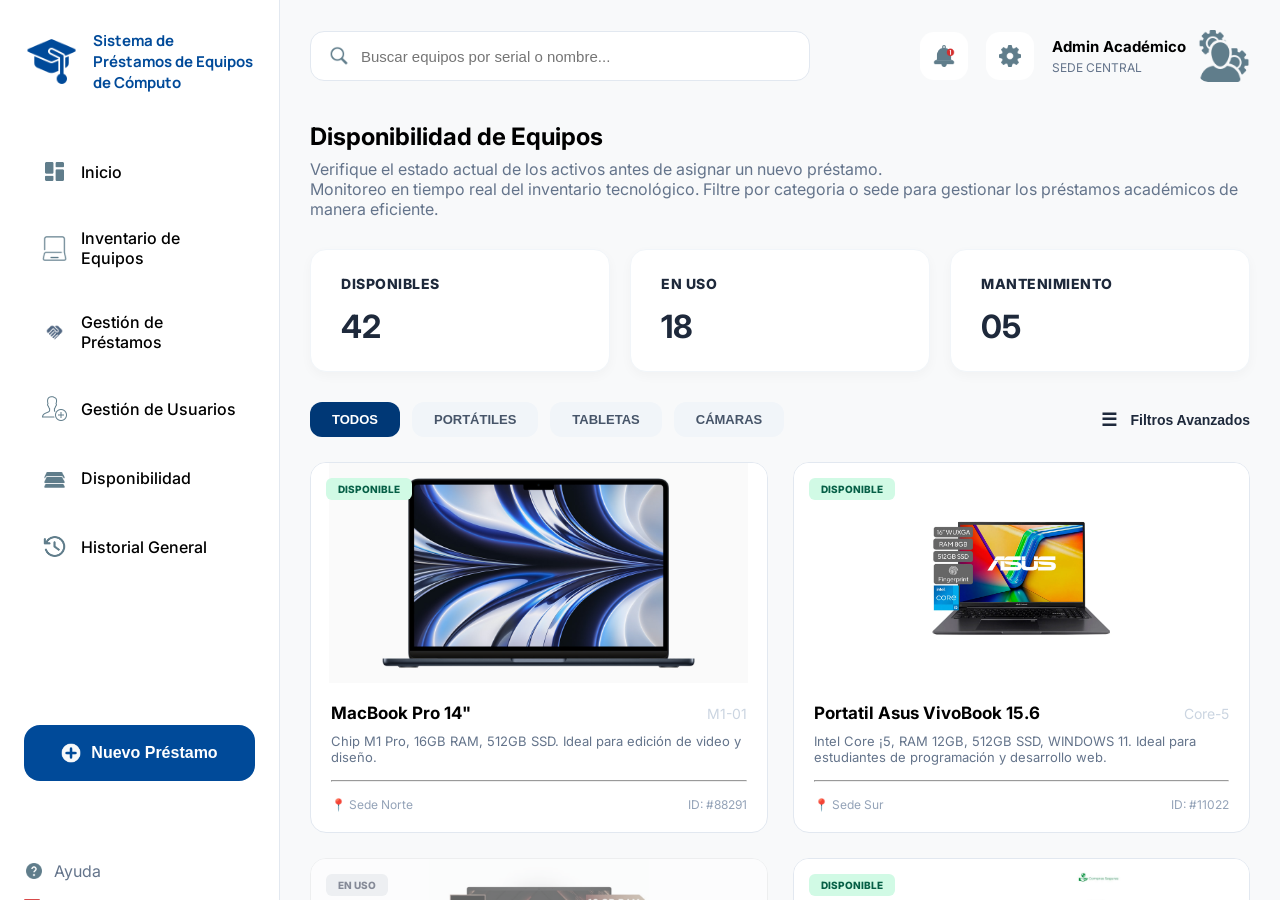
==== index.html @ 3c9a65e1 "RF-05" ====
<!DOCTYPE html>
<html lang="es">
<head>
    <meta charset="UTF-8">
    <meta name="viewport" content="width=device-width, initial-scale=1.0">
    <title>Disponibilidad de Equipos - Admin</title>
    <link rel="preconnect" href="https://fonts.googleapis.com">
    <link rel="preconnect" href="https://fonts.gstatic.com" crossorigin>
    <link href="https://fonts.googleapis.com/css2?family=Inter:wght@100..900&family=Manrope:wght@200..800&display=swap" rel="stylesheet">
    <link rel="stylesheet" href="./css/style.css">
</head>
<body>
    <div class="contenedor-general">
        <aside class="barra-lateral">
            <div class="logo">
                <img src="./img/logo3.png" alt="CESDE">
                <div class="logo-texto">
                    <h2>Sistema de Préstamos de Equipos de Cómputo</h2>
                </div>
            </div>

            <nav class="menu-lateral">
                <a href="dashboardAdmin.html" class="item-menu">
                    <img src="./img/panel.png" alt="Inicio"> Inicio
                </a>
                <a href="#" class="item-menu">
                    <img src="./img/inventario.png" alt="Inventario"> Inventario de Equipos
                </a>
                <a href="#" class="item-menu">
                    <img src="./img/prestamo.png" alt="Préstamos"> Gestión de Préstamos
                </a>
                <a href="gestionUsuarios.html" class="item-menu">
                    <img src="./img/añadirusuario.png" alt="Usuarios"> Gestión de Usuarios
                </a>
                <a href="disponibilidad.html" class="item-menu activo">
                    <img src="./img/disponibilidad.png" alt="Disponibilidad"> Disponibilidad
                </a>
                <a href="#" class="item-menu">
                    <img src="./img/historial.png" alt="Historial"> Historial General
                </a>
            </nav>

            <div class="contenedor-boton">
                <button class="boton-primario">
                    <img src="./img/agregar.png" alt="Agregar"> Nuevo Préstamo
                </button>
            </div>

            <div class="pie-barra">
                <a href="#"><img src="./img/ayuda.png" alt="Ayuda"> Ayuda</a>
                <a href="login.html" class="cerrar-sesion">
                    <img src="./img/salir.png" alt="Salir"> Cerrar Sesión
                </a>
            </div>
        </aside>

        <main class="contenido-principal">
            <header class="barra-superior">
                <div class="barra-busqueda">
                    <img src="./img/busqueda.png" alt="Buscar">
                    <input type="text" placeholder="Buscar equipos por serial o nombre...">
                </div>
                <div class="acciones-superiores">
                    <button class="boton-icono"><img src="./img/notificacion.png" alt="Notificaciones"></button>
                    <button class="boton-icono"><img src="./img/configuraciones.png" alt="Configuración"></button>
                    <div class="perfil-usuario">
                        <div>
                            <h4>Admin Académico</h4>
                            <span>SEDE CENTRAL</span>
                        </div>
                        <img src="./img/admin.png" alt="Administrador">
                    </div>
                </div>
            </header>

            <section class="encabezado-pagina">
                <h2>Disponibilidad de Equipos</h2>
                <p>Verifique el estado actual de los activos antes de asignar un nuevo préstamo.</p>
                <p>Monitoreo en tiempo real del inventario tecnológico. Filtre por categoria o sede para gestionar los préstamos académicos de manera eficiente.</p>
            </section>

            <section class="contenedor-tarjetas-stats">
                <div class="conteo">
                    <div class="conteo-disponibilidad">
                        <h3 class="arriba">DISPONIBLES</h3>
                        <p class="abajo">42</p>
                    </div>
                    <div class="conteo-disponibilidad">
                        <h3 class="arriba">EN USO</h3>
                        <p class="abajo">18</p>
                    </div>
                    <div class="conteo-disponibilidad">
                        <h3 class="arriba">MANTENIMIENTO</h3>
                        <p class="abajo">05</p>
                    </div>
                </div>
            </section>

            <nav class="nav-disponibilidad">
                <div class="contenedor-filtros">
                    <div class="botones-categorias">
                        <button class="btn-categoria activo">TODOS</button>
                        <button class="btn-categoria">PORTÁTILES</button>
                        <button class="btn-categoria">TABLETAS</button>
                        <button class="btn-categoria">CÁMARAS</button>
                    </div>
                    <div class="filtros-derecha">
                        <button class="btn-filtros-avanzados">
                            <span>&#9776;</span> Filtros Avanzados
                        </button>
                    </div>
                </div>
            </nav>

            <section class="grid-productos">
                <article class="product-card" data-status="Disponible">
                    <div class="image-container">
                        <span class="badge disponible">DISPONIBLE</span>
                        <img src="img/macbook.jpg" alt="MacBook Pro 14">
                    </div>
                    <div class="card-body">
                        <div class="card-header">
                            <h3>MacBook Pro 14"</h3>
                            <span class="model-code">M1-01</span>
                        </div>
                        <p class="description">Chip M1 Pro, 16GB RAM, 512GB SSD. Ideal para edición de video y diseño.</p>
                        <hr class="divisor">
                        <div class="card-footer">
                            <span class="location">📍 Sede Norte</span>
                            <span class="product-id">ID: #88291</span>
                        </div>
                    </div>
                </article>

                <article class="product-card" data-status="Disponible">
                    <div class="image-container">
                        <span class="badge disponible">DISPONIBLE</span>
                        <img src="img/Asus_portatil.png" alt="Asus VivoBook">
                    </div>
                    <div class="card-body">
                        <div class="card-header">
                            <h3>Portatil Asus VivoBook 15.6</h3>
                            <span class="model-code">Core-5</span>
                        </div>
                        <p class="description">Intel Core ¡5, RAM 12GB, 512GB SSD, WINDOWS 11. Ideal para estudiantes de programación y desarrollo web.</p>
                        <hr class="divisor">
                        <div class="card-footer">
                            <span class="location">📍 Sede Sur</span>
                            <span class="product-id">ID: #11022</span>
                        </div>
                    </div>
                </article>

                <article class="product-card" data-status="en-uso">
                    <div class="image-container">
                        <span class="badge en-uso">EN USO</span>
                        <img src="img/hpgaming.png" alt="Portatil HP Gaming Victus 15">
                    </div>
                    <div class="card-body">
                        <div class="card-header">
                            <h3>Portatil HP Gaming Victus 15</h3>
                            <span class="model-code">AMD Ryzen 5</span>
                        </div>
                        <p class="description">AMD Ryzen ¡5, 16GB RAM, 1T SSD, WINDOWS 11. Ideal para ingenieria, Arquitectura y Producción Audiovisual.</p>
                        <hr class="divisor">
                        <div class="card-footer">
                            <span class="location">📍 Sede Norte</span>
                            <span class="product-id">ID: #10451</span>
                        </div>
                    </div>
                </article>

                <article class="product-card" data-status="disponible">
                    <div class="image-container">
                        <span class="badge disponible">DISPONIBLE</span>
                        <img src="img/Portatilacer.png" alt="Portatil Acer Aspire lite 15">
                    </div>
                    <div class="card-body">
                        <div class="card-header">
                            <h3>Portatil Acer Aspire lite 15</h3>
                            <span class="model-code">AMD Ryzen 7</span>
                        </div>
                        <p class="description">AMD Ryzen ¡7, 16GB RAM, 1T SSD WINDOWS 11. Ideal para desarrollo de aplicaciones y gestión de proyectos multimedia.</p>
                        <hr class="divisor">
                        <div class="card-footer">
                            <span class="location">📍 Sede Sur</span>
                            <span class="product-id">ID: #44910</span>
                        </div>
                    </div>
                </article>

                <article class="product-card" data-status="mantenimiento">
                    <div class="image-container">
                        <span class="badge mantenimiento">MANTENIMIENTO</span>
                        <img src="img/portatildell.png" alt="Monitor LG">
                    </div>
                    <div class="card-body">
                        <div class="card-header">
                            <h3>Portatil DELL 15.6</h3>
                            <span class="model-code">Core-5</span>
                        </div>
                        <p class="description">Intel Core ¡5, 12GB RAM, 512GB SSD, WINDOWS 11. Ideal para desarrollo de software avanzado, virtualización y análisis de grandes volúmenes de datos.</p>
                        <hr class="divisor">
                        <div class="card-footer">
                            <span class="location">⚠️ Revisión Técnica</span>
                            <span class="product-id">ID: #59281</span>
                        </div>
                    </div>
                </article>

                <article class="product-card" data-status="mantenimiento">
                    <div class="image-container">
                        <span class="badge mantenimiento">MANTENIMIENTO</span>
                        <img src="img/portatillenovo.png" alt="Monitor LG">
                    </div>
                    <div class="card-body">
                        <div class="card-header">
                            <h3>Portatil Lenovo Ideapad Slim 3, 15</h3>
                            <span class="model-code">Core-5</span>
                        </div>
                        <p class="description">Intel Core 5, 24GB RAM, 512GB SSD WINDOWS 11. Ideal para desarrollo de software complejo y análisis de grandes volúmenes de datos.</p>
                        <hr class="divisor">
                        <div class="card-footer">
                            <span class="location">⚠️ Revisión Técnica</span>
                            <span class="product-id">ID: #59281</span>
                        </div>
                    </div>
                </article>
            </section>
            <br>
            <br>
            <br>
            <br>
            <br>
            <br>
            <footer class="footer">
                <div class="footer-content">
                    <div class="content-son">
                        <div class="footer-section">
                            <h3>Soporte Tecnológico</h3>
                            <p>ext. 4450 / soporte@cesde.edu.co</p>
                        </div>

                        <div class="footer-section divider">
                            <h3>Horario Curaduría</h3>
                            <p>Lunes - Sábado / 07:00 - 21:00</p>
                        </div>

                        <div class="footer-actions">
                            <button class="btn-version">V2.4.0 STABLE</button>
                            <button class="btn-year">© 2024 CESDE</button>
                        </div>
                    </div>
                </div>
            </footer>
        </main>
    </div>
</body>
</html>
---- css/style.css ----
/* --- 1. CONFIGURACIÓN GLOBAL --- */
* {
    margin: 0;
    padding: 0;
    box-sizing: border-box;
}

body {
    background: #F8F9FA;
    font-family: 'Inter', sans-serif;
    height: 100%;
    margin: 0;
    overflow:hidden;
}

.contenedor-general {
    display: flex;
    min-height: 100vh;
}

/* --- 2. BARRA LATERAL (Sidebar) --- */
.barra-lateral {
    width: 280px;
    background: #FFFFFF;
    border-right: 1px solid #E2E8F0;
    padding: 30px 24px;
    display: flex;
    flex-direction: column;
    position: fixed; /* Mantiene el menú fijo a la izquierda */
    height: 100vh;
    top:0;
    left:0;
    flex-shrink:0;
    overflow-y:auto;
}

.logo{

    display:flex;
    align-items:center;
    gap:14px;
    margin-bottom:50px;

}

.logo img{

    width:55px;
    height:55px;
    border-radius: 8px;
    object-fit:contain;

}

.logo-texto h2{

    font-family:'Manrope', sans-serif;
    font-size:15px;
    color:#004A99;

}

.menu-lateral {
    display: flex;
    flex-direction: column;
    gap: 12px;
}

.item-menu {
    text-decoration: none;
    color: black;
    padding: 16px 18px;
    border-radius: 14px;
    display: flex;
    align-items: center;
    gap: 14px;
    font-weight: 500;
    transition: 0.3s;
}

.item-menu img {
    width: 25px;
    height: 25px;
    object-fit: contain;
}

.item-menu:hover{

    background:#EEF5FF;

}

.contenedor-boton {
    margin-top: 150px;
}

.boton-primario {
    width: 100%;
    background: #004A99;
    color: #ffffff;
    border: none;
    padding: 18px;
    border-radius: 16px;
    font-size: 16px;
    display: flex;
    align-items: center;
    justify-content: center;
    gap: 10px;
    font-weight: 600;
    cursor: pointer;
}

.boton-primario img{
    width:20px;
    height:20px;
}

.boton-primario:hover{
    background:#002d5e;
}

.pie-barra{
    margin-top:80px;
    display:flex;
    flex-direction:column;
    gap:18px;
}

.pie-barra a{
    text-decoration:none;
    color:#64748B;
    display:flex;
    align-items:center;
    gap:10px;

}

.pie-barra img{
    width:20px;
    height:20px;
}

.cerrar-sesion{
    color:#D32F2F !important;
}

/* --- 3. CONTENIDO PRINCIPAL Y CABECERA --- */
.contenido-principal {
    margin-left: 280px; /* Espacio para no quedar detrás de la sidebar */
    flex: 1;
    padding: 30px;
    height: 100vh;
    overflow: auto;
    scroll-behavior: smooth;
    position: relative;
    overflow-y: auto;
    overflow-x: hidden;
    width: calc(100% - 280px);
}

.contenido-principal::-webkit-scrollbar {
    width: 8px; /* Ancho de la barra */
}

.contenido-principal::-webkit-scrollbar-track {
    background: #f1f1f1; /* Color del fondo de la barra */
    border-radius: 10px;
}

.contenido-principal::-webkit-scrollbar-thumb {
    background: #ccc; /* Color de la parte que se mueve */
    border-radius: 10px;
}

.contenido-principal::-webkit-scrollbar-thumb:hover {
    background: #94a3b8; /* Color cuando pasas el mouse */
}

.barra-superior {
    display: flex;
    justify-content: space-between;
    align-items: center;
    gap: 20px;
    margin-bottom: 40px;
}

/* --- 4. BUSCADOR --- */
.barra-busqueda {
    flex: 1;
    max-width: 500px;
    background: #FFFFFF;
    border: 1px solid #E2E8F0;
    padding: 14px 18px;
    border-radius: 14px;
    display: flex;
    align-items: center;
    gap: 12px;
}

.barra-busqueda input {
    border: none;
    outline: none;
    width: 100%;
    font-size: 15px;
}

.barra-busqueda img {
    cursor: pointer;
    width: 20px;
    height: 20px;
}

/* --- 5. ACCIONES (NOTIFICACIONES Y PERFIL) --- */
.acciones-superiores {
    display: flex;
    align-items: center;
    gap: 18px;
}

/* Estilo de los botones blancos redondos */
.boton-icono, .boton-circular {
    background: #FFFFFF;
    border: none;
    width: 48px;
    height: 48px;
    border-radius: 14px;
    display: flex;
    align-items: center;
    justify-content: center;
    cursor: pointer;
}

.boton-icono:hover, .boton-circular:hover {
    background: #f0f7ff;
    transform: translateY(-2px);
}

.boton-icono img, .boton-circular img {
    width: 22px;
    height: 22px;
}

/* Perfil de Usuario */
.perfil-usuario {
    display: flex;
    align-items: center;
    gap: 12px;
}

.perfil-usuario img{
    width:52px;
    height:52px;
    border-radius:10px;
    object-fit:cover;
}

.perfil-usuario h4{
    font-size:15px;
}

.perfil-usuario span{
    font-size:12px;
    color:#64748B;
}

/* --- 6. SECCIÓN DE CONTENIDO (HU 9.2) --- */
.encabezado-pagina {
    margin-bottom: 30px;
}

.encabezado-pagina h2 {
    font-size: 24px;
    margin-bottom: 8px;
}

.encabezado-pagina p {
    color: #64748B;
}

/* --- CONTENEDOR DE LAS TARJETAS SUPERIORES --- */
.contenedor-tarjetas-stats {
    margin-top: 25px;
    margin-bottom: 30px;
    width: 100%;
}

.conteo {
    display: flex;
    gap: 20px; /* Espacio entre las tarjetas */
    width: 100%;
    justify-content: flex-start;
}

/* --- CADA TARJETA INDIVIDUAL (Blanca) --- */
.conteo-disponibilidad {
    flex: 1; /* Para que todas midan lo mismo */
    background: #FFFFFF;
    padding: 25px 30px;
    border-radius: 16px; /* Bordes redondeados suaves */
    box-shadow: 0 4px 12px rgba(0, 0, 0, 0.03); /* Sombra muy sutil */
    display: flex;
    flex-direction: column;
    justify-content: center;
    min-width: 200px;
    border: 1px solid #F1F5F9; /* Borde suave casi invisible */
}

/* --- TEXTO DE ARRIBA (Título) --- */
.arriba {
    color: #1E293B; /* Azul oscuro/grisáceo profesional */
    font-size: 14px;
    font-weight: 800;
    letter-spacing: 0.5px;
    margin-bottom: 15px;
    text-transform: uppercase;
}

/* --- TEXTO DE ABAJO (Número) --- */
.abajo {
    color: #1E293B;
    font-size: 32px;
    font-weight: 700;
    margin: 0;
}

/* --- GRILLA DE PRODUCTOS (La de abajo con las fotos) --- */
.grid-productos {
    display: grid;
    /* Esto organiza las tarjetas de los equipos en columnas */
    grid-template-columns: repeat(auto-fill, minmax(320px, 1fr));
    gap: 25px;
    margin-top: 20px;
}
/* --- ESTADÍSTICAS (Las cajas de arriba) --- */
.contenedor-stats {
    display: flex;
    gap: 20px;
    margin-top: 20px;
}

.stat-card {
    background: white;
    padding: 20px;
    border-radius: 12px;
    flex: 1;
    box-shadow: 0 2px 10px rgba(0,0,0,0.03);
}

.stat-card span {
    font-size: 12px;
    color: #64748B;
    font-weight: 700;
}

.stat-card p {
    font-size: 28px;
    font-weight: 800;
    color: #004A99;
}

/* --- FILTROS --- */
.filtros-equipos {
    display: flex;
    justify-content: space-between;
    align-items: center;
    margin: 30px 0;
}

.lista-filtros {
    display: flex;
    list-style: none;
    gap: 10px;
}

.filtro-item {
    padding: 8px 16px;
    background: white;
    border-radius: 8px;
    cursor: pointer;
    font-size: 14px;
    border: 1px solid #E2E8F0;
}

.filtro-item.activo {
    background: #004A99;
    color: white;
}

/* --- GRILLA DE PRODUCTOS --- */
.grid-productos {
    display: grid;
    /* Esto crea columnas automáticas que se ajustan al ancho */
    grid-template-columns: repeat(auto-fill, minmax(300px, 1fr));
    gap: 25px;
    padding-bottom: 50px;
}

/* --- TARJETA (CARD) --- */
.product-card {
    background: white;
    border-radius: 16px;
    overflow: hidden;
    border: 1px solid #E2E8F0;
    transition: 0.3s;
}

.product-card:hover {
    transform: translateY(-5px);
    box-shadow: 0 10px 20px rgba(0,0,0,0.05);
}

.image-container {
    position: relative;
    height: 180px;
    background: #f8f9fa;
}

.image-container img {
    width: 100%;
    height: 100%;
    object-fit: cover;
}

.badge {
    position: absolute;
    top: 15px;
    left: 15px;
    padding: 4px 12px;
    border-radius: 6px;
    font-size: 10px;
    font-weight: 700;
    background: #CCFBF1;
    color: #14B8A6;
}

.card-body {
    padding: 20px;
}

.card-header {
    display: flex;
    justify-content: space-between;
    align-items: center;
    margin-bottom: 10px;
}

.card-header h3 { 
    font-size: 17px;
}

.model-code {
    color: #CBD5E1;
    font-size: 14px; 
}

.description { 
    font-size: 13px; 
    color: #64748B; 
    margin-bottom: 15px; 
}

.card-footer {
    display: flex;
    justify-content: space-between;
    font-size: 12px;
    color: #94A3B8;
    margin-top: 15px;
} 

/* Contenedor principal de la barra de filtros */
.contenedor-filtros {
    display: flex;
    justify-content: space-between; /* Separa los botones del texto "Filtros Avanzados" */
    align-items: center;
    margin: 25px 0;
    width: 100%;
}

.botones-categorias {
    display: flex;
    gap: 12px; /* Espacio entre cada botón */
}

/* Estilo base de los botones de categoría */
.btn-categoria {
    padding: 10px 22px;
    border-radius: 12px; /* Bordes muy redondeados */
    border: none;
    background-color: #F1F5F9; /* Gris muy clarito de fondo */
    color: #475569; /* Gris oscuro para el texto */
    font-size: 13px;
    font-weight: 700;
    cursor: pointer;
    transition: all 0.3s ease;
    text-transform: uppercase;
}

/* Estilo para el botón que está seleccionado (Azul) */
.btn-categoria.activo {
    background-color: #003876; /* El azul oscuro del CESDE */
    color: #FFFFFF;
}

/* Efecto al pasar el mouse por los otros botones */
.btn-categoria:hover:not(.activo) {
    background-color: #E2E8F0;
}

/* Estilo para "Filtros Avanzados" a la derecha */
.btn-filtros-avanzados {
    background: none;
    border: none;
    color: #1E293B;
    font-weight: 700;
    font-size: 14px;
    display: flex;
    align-items: center;
    gap: 8px;
    cursor: pointer;
}

.btn-filtros-avanzados span {
    font-size: 18px;
    margin-right: 5px;
    font-weight: bold;
}

/* --- CONTENEDOR DE LA IMAGEN --- */
.image-container {
    width: 100%;
    height: 220px;          /* Altura fija para que todas las tarjetas midan lo mismo */
    background-color: #ffffff; /* Fondo negro para que coincida con el fondo de tus fotos actuales */
    position: relative;
    display: flex;          /* Centra la imagen si no llena todo el ancho */
    justify-content: center;
    align-items: center;
    overflow: hidden;
    border-top-left-radius: 12px; /* Redondeado superior para que coincida con el borde del article */
    border-top-right-radius: 12px;
}

/* --- ESTILO DE LA IMAGEN --- */
.image-container img {
    width: 100%;            /* Intenta ocupar el ancho */
    height: 100%;           /* Intenta ocupar el alto */
    
    /* PROPIEDAD CLAVE: Evita que la imagen se corte (como pasaba con el iPad) */
    object-fit: contain;    
    
    display: block;
    transition: transform 0.3s ease; /* Efecto suave opcional */
}

/* --- AJUSTE DEL BADGE (DISPONIBLE/EN USO) --- */
.badge {
    position: absolute;
    top: 15px;
    left: 15px;
    padding: 5px 12px;
    border-radius: 6px;
    font-size: 10px;
    font-weight: 800;
    z-index: 10;
}

/* Colores de los estados según tu referencia */
.disponible { 
    background-color: #D1FAE5; 
    color: #065F46; 
}

.en-uso { 
    background-color: #DBEAFE; 
    color: #1E40AF; 
}

.mantenimiento { 
    background-color: #FEE2E2; 
    color: #991B1B; 
}
.footer {
    display: flex;
}

.footer-content {
    display: flex;
    justify-content: end;
}

.main-container { 
    display: flex;
    flex-direction: column;
    min-height: 100vh;
}

.dashboard-content {
    flex: 1; 
}

.footer {
    width: 100%;
    background-color: #f8fafc; /* Color claro de fondo */
    padding: 25px 40px;
    border-top: 1px solid #e2e8f0;
}

.content-son {
    display: flex;
    align-items: center; /* Alinea todo verticalmente al centro */
    gap: 60px; 
    width: 100%;         /* Espacio entre secciones */
}

.footer-section h3 {
    font-size: 14px;
    font-weight: 700;
    color: #1e3a8a; /* Azul oscuro del sistema */
    margin-bottom: 4px;
}

.footer-section p {
    font-size: 13px;
    color: #64748b;
    margin: 0;
}

/* LA LÍNEA DIVISORIA: Crea ese efecto de separación vertical */
.divider {
    padding-left: 40px;
    border-left: 1px solid #cbd5e1; /* Línea gris sutil */
}

/* CONTENEDOR DE BOTONES: Los empuja a la derecha */
.footer-actions {
    margin-left: auto; /* Truco para mandar los botones al final */
    display: flex;
    gap: 12px;
}

.footer-actions button {
    border: none;
    padding: 8px 16px;
    border-radius: 20px; /* Bordes muy redondeados (píldora) */
    font-size: 11px;
    font-weight: 700;
    letter-spacing: 0.5px;
    text-transform: uppercase;
}

/* Estilo específico de cada botón */
.btn-version {
    background-color: #dbeafe;
    color: #1e40af;
}

.btn-year {
    background-color: #e2e8f0;
    color: #475569;
}

.divider {
    padding-left: 60px; /* Más espacio antes de la línea */
    border-left: 1px solid #cbd5e1;
}

.footer-actions {
    /* Este es el que empuja los botones al extremo derecho */
    margin-left: auto; 
    display: flex;
    gap: 15px; /* Espacio entre el botón de versión y el de año */
}  

.product-card[data-status="en-uso"],
.product-card[data-status="mantenimiento"] {
    pointer-events: none;
    filter: grayscale(0.8);
    opacity: 0.6;
}
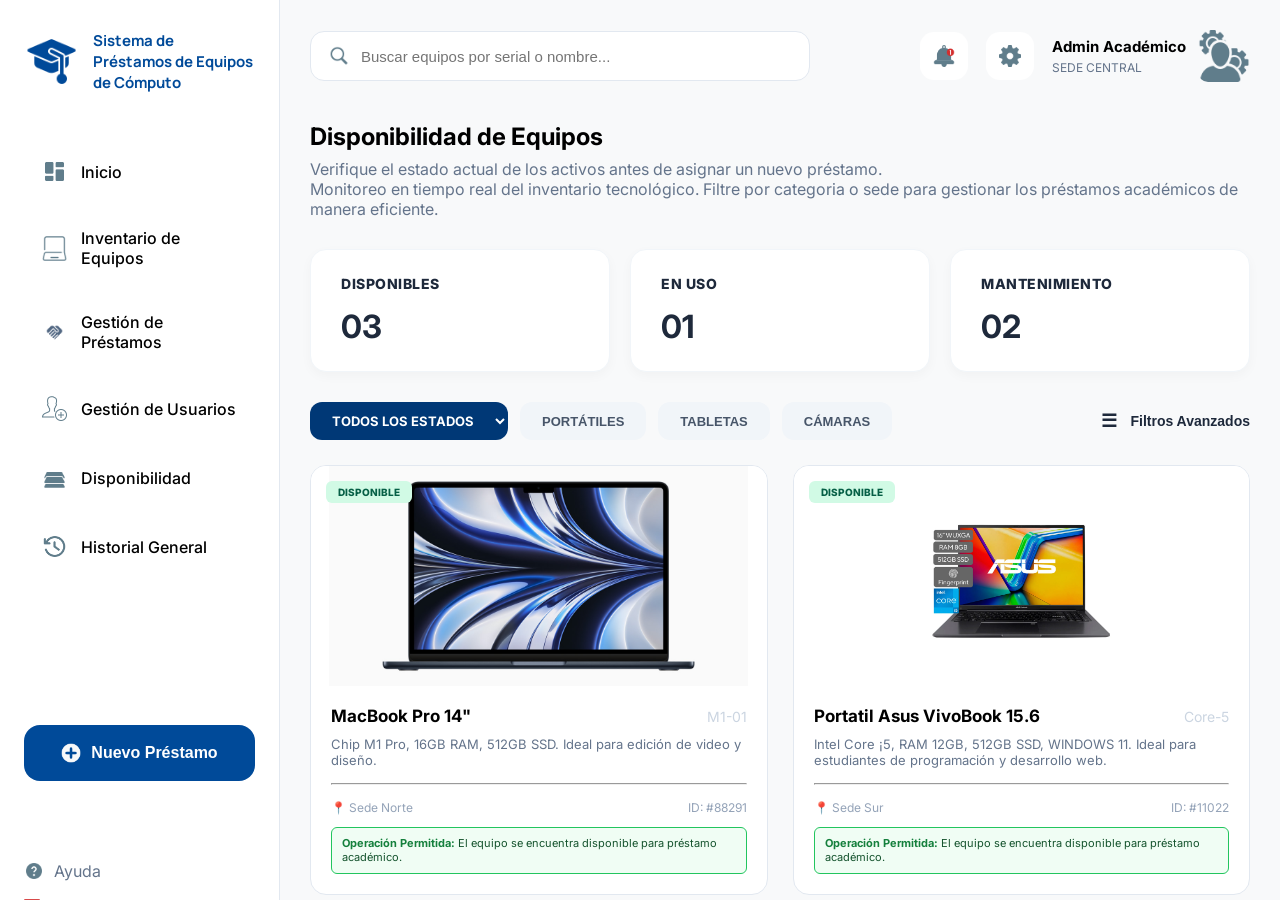
==== commit 84d60084: "Validacion de equipos,con estilo,vista inventario" ====
--- a/index.html
+++ b/index.html
@@ -23,13 +23,13 @@
                 <a href="dashboardAdmin.html" class="item-menu">
                     <img src="./img/panel.png" alt="Inicio"> Inicio
                 </a>
+                <a href="gestionInventario.html" class="item-menu">
+                    <img src="./img/inventario.png" alt="Inventario"> Inventario de Equipos
+                </a>
+                <a href="registrarPrestamo.html" class="item-menu">
+                    <img src="./img/prestamo.png" alt="Préstamos"> Gestión de Préstamos
+                </a>
                 <a href="#" class="item-menu">
-                    <img src="./img/inventario.png" alt="Inventario"> Inventario de Equipos
-                </a>
-                <a href="#" class="item-menu">
-                    <img src="./img/prestamo.png" alt="Préstamos"> Gestión de Préstamos
-                </a>
-                <a href="gestionUsuarios.html" class="item-menu">
                     <img src="./img/añadirusuario.png" alt="Usuarios"> Gestión de Usuarios
                 </a>
                 <a href="disponibilidad.html" class="item-menu activo">
@@ -83,15 +83,15 @@
                 <div class="conteo">
                     <div class="conteo-disponibilidad">
                         <h3 class="arriba">DISPONIBLES</h3>
-                        <p class="abajo">42</p>
+                        <p class="abajo">03</p>
                     </div>
                     <div class="conteo-disponibilidad">
                         <h3 class="arriba">EN USO</h3>
-                        <p class="abajo">18</p>
+                        <p class="abajo">01</p>
                     </div>
                     <div class="conteo-disponibilidad">
                         <h3 class="arriba">MANTENIMIENTO</h3>
-                        <p class="abajo">05</p>
+                        <p class="abajo">02</p>
                     </div>
                 </div>
             </section>
@@ -99,7 +99,12 @@
             <nav class="nav-disponibilidad">
                 <div class="contenedor-filtros">
                     <div class="botones-categorias">
-                        <button class="btn-categoria activo">TODOS</button>
+                        <select class="select-filtro-estado" id="filtroEstado">
+                            <option value="todos">TODOS LOS ESTADOS</option>
+                            <option value="Disponible">DISPONIBLE</option>
+                            <option value="en-uso">EN USO</option>
+                            <option value="mantenimiento">MANTENIMIENTO</option>
+                        </select>
                         <button class="btn-categoria">PORTÁTILES</button>
                         <button class="btn-categoria">TABLETAS</button>
                         <button class="btn-categoria">CÁMARAS</button>
@@ -129,6 +134,10 @@
                             <span class="location">📍 Sede Norte</span>
                             <span class="product-id">ID: #88291</span>
                         </div>
+                        
+                        <div class="mini-alerta-tarjeta-verde">
+                            <strong>Operación Permitida:</strong> El equipo se encuentra disponible para préstamo académico.
+                        </div>
                     </div>
                 </article>
 
@@ -148,6 +157,10 @@
                             <span class="location">📍 Sede Sur</span>
                             <span class="product-id">ID: #11022</span>
                         </div>
+                        
+                        <div class="mini-alerta-tarjeta-verde">
+                            <strong>Operación Permitida:</strong> El equipo se encuentra disponible para préstamo académico.
+                        </div>
                     </div>
                 </article>
 
@@ -161,12 +174,16 @@
                             <h3>Portatil HP Gaming Victus 15</h3>
                             <span class="model-code">AMD Ryzen 5</span>
                         </div>
-                        <p class="description">AMD Ryzen ¡5, 16GB RAM, 1T SSD, WINDOWS 11. Ideal para ingenieria, Arquitectura y Producción Audiovisual.</p>
+                        <p class="description">AMD Ryzen ¡5, 16GB RAM, 1T SSD, WINDOWS 11. Ideal para ingenieria, Arquitectura y Production Audiovisual.</p>
                         <hr class="divisor">
                         <div class="card-footer">
                             <span class="location">📍 Sede Norte</span>
                             <span class="product-id">ID: #10451</span>
                         </div>
+                        
+                        <div class="mini-alerta-tarjeta">
+                            <strong>Operación Bloqueada:</strong> El equipo con serial [AMD Ryzen 5] ya cuenta con un préstamo activo.
+                        </div>
                     </div>
                 </article>
 
@@ -186,6 +203,10 @@
                             <span class="location">📍 Sede Sur</span>
                             <span class="product-id">ID: #44910</span>
                         </div>
+                        
+                        <div class="mini-alerta-tarjeta-verde">
+                            <strong>Operación Permitida:</strong> El equipo se encuentra disponible para préstamo académico.
+                        </div>
                     </div>
                 </article>
 
@@ -205,6 +226,10 @@
                             <span class="location">⚠️ Revisión Técnica</span>
                             <span class="product-id">ID: #59281</span>
                         </div>
+                        
+                        <div class="mini-alerta-tarjeta">
+                            <strong>Operación Bloqueada:</strong> El equipo con serial [Core-5] no está disponible por soporte técnico.
+                        </div>
                     </div>
                 </article>
 
@@ -224,6 +249,10 @@
                             <span class="location">⚠️ Revisión Técnica</span>
                             <span class="product-id">ID: #59281</span>
                         </div>
+                        
+                        <div class="mini-alerta-tarjeta">
+                            <strong>Operación Bloqueada:</strong> El equipo con serial [Core-5] no está disponible por soporte técnico.
+                        </div>
                     </div>
                 </article>
             </section>
@@ -233,27 +262,41 @@
             <br>
             <br>
             <br>
-            <footer class="footer">
-                <div class="footer-content">
-                    <div class="content-son">
-                        <div class="footer-section">
-                            <h3>Soporte Tecnológico</h3>
-                            <p>ext. 4450 / soporte@cesde.edu.co</p>
-                        </div>
-
-                        <div class="footer-section divider">
-                            <h3>Horario Curaduría</h3>
-                            <p>Lunes - Sábado / 07:00 - 21:00</p>
-                        </div>
-
-                        <div class="footer-actions">
-                            <button class="btn-version">V2.4.0 STABLE</button>
-                            <button class="btn-year">© 2024 CESDE</button>
-                        </div>
-                    </div>
-                </div>
-            </footer>
+           <section class="footer">
+                <p>
+                    ©️ 2026. Sistema de Gestión de Préstamos de Equipos de Compúto.
+                </p>
+                <div class="links-footer">
+                    <a href="#">
+                        TÉRMINOS DE USO
+                    </a>
+                    <a href="#">
+                        PRIVACIDAD DE DATOS
+                    </a>
+                </div>
+            </section>
         </main>
     </div>
+    <!-- Opcional funcion js -->
+    <script>
+        document.getElementById('filtroEstado').addEventListener('change', function() {
+            // Convertimos la opción seleccionada a minúsculas
+            const estadoSeleccionado = this.value.toLowerCase();
+            const tarjetas = document.querySelectorAll('.product-card');
+
+            tarjetas.forEach(tarjeta => {
+                // Convertimos el estado de la tarjeta a minúsculas también para una comparación exacta
+                const estadoTarjeta = tarjeta.getAttribute('data-status').toLowerCase();
+
+                if (estadoSeleccionado === 'todos' || estadoSeleccionado === estadoTarjeta) {
+                    tarjeta.style.display = 'block'; // Muestra la tarjeta manteniendo tu diseño
+                } else {
+                    tarjeta.style.display = 'none';  // Oculta la tarjeta limpiamente
+                }
+            });
+        });
+    </script>
+</body>
+</html>
 </body>
 </html>
--- a/css/style.css
+++ b/css/style.css
@@ -675,4 +675,86 @@
     pointer-events: none;
     filter: grayscale(0.8);
     opacity: 0.6;
+}
+
+/* --- CRITERIO DE ACEPTACIÓN: VISTA ESTUDIANTE (BLOQUEO DE SELECCIÓN) --- */
+.product-card[data-status="en-uso"],
+.product-card[data-status="mantenimiento"] {
+    position: relative;
+    opacity: 0.7;
+    filter: grayscale(0.3);
+    box-shadow: none !important;
+    transform: none !important;
+}
+
+/* Bloqueo de puntero para los estados ocupados */
+.product-card[data-status="en-uso"] .image-container,
+.product-card[data-status="en-uso"] .card-body .card-header,
+.product-card[data-status="en-uso"] .card-body .description,
+.product-card[data-status="mantenimiento"] .image-container,
+.product-card[data-status="mantenimiento"] .card-body .card-header,
+.product-card[data-status="mantenimiento"] .card-body .description {
+    pointer-events: none; 
+}
+
+/* --- VALIDACIONES DE ADMINISTRADOR (ABAJO EN CADA TARJETA) --- */
+.mini-alerta-tarjeta {
+    background-color: #FFF5F5;
+    border: 1px solid #E53E3E;
+    color: #742A2A;
+    font-size: 11px;
+    line-height: 1.3;
+    padding: 8px 10px;
+    border-radius: 6px;
+    margin-top: 12px;
+    font-family: 'Inter', sans-serif;
+    pointer-events: auto;
+}
+
+.mini-alerta-tarjeta strong {
+    color: #9B2C2C;
+    font-weight: 700;
+}
+
+/* --- NUEVA VALIDACIÓN VERDE (EQUIPO DISPONIBLE Y SELECCIONABLE) --- */
+.mini-alerta-tarjeta-verde {
+    background-color: #F0FDF4;    /* Fondo verde muy claro */
+    border: 1px solid #22C55E;     /* Borde verde de confirmación */
+    color: #14532D;               /* Texto verde oscuro altamente legible */
+    font-size: 11px;
+    line-height: 1.3;
+    padding: 8px 10px;
+    border-radius: 6px;
+    margin-top: 12px;
+    font-family: 'Inter', sans-serif;
+}
+
+.mini-alerta-tarjeta-verde strong {
+    color: #15803D;              /* Verde acentuado para resaltar el permiso */
+    font-weight: 700;
+}
+
+/* --- COMPONENTE SELECT INTEGRADO EN REEMPLAZO DE 'TODOS' --- */
+.select-filtro-estado {
+    padding: 10px 18px;
+    border-radius: 12px;
+    border: none;
+    background-color: #003876;    /* Azul oficial CESDE (Tomado de tu .btn-categoria.activo) */
+    color: #FFFFFF;               /* Texto blanco */
+    font-size: 13px;
+    font-weight: 700;
+    cursor: pointer;
+    outline: none;
+    font-family: 'Inter', sans-serif;
+    text-transform: uppercase;
+    transition: background-color 0.2s ease;
+}
+
+.select-filtro-estado:hover {
+    background-color: #002550;    /* Variante un poco más oscura en hover */
+}
+
+.select-filtro-estado option {
+    background-color: #FFFFFF;    /* Opciones internas en fondo blanco para lectura limpia */
+    color: #475569;
 }
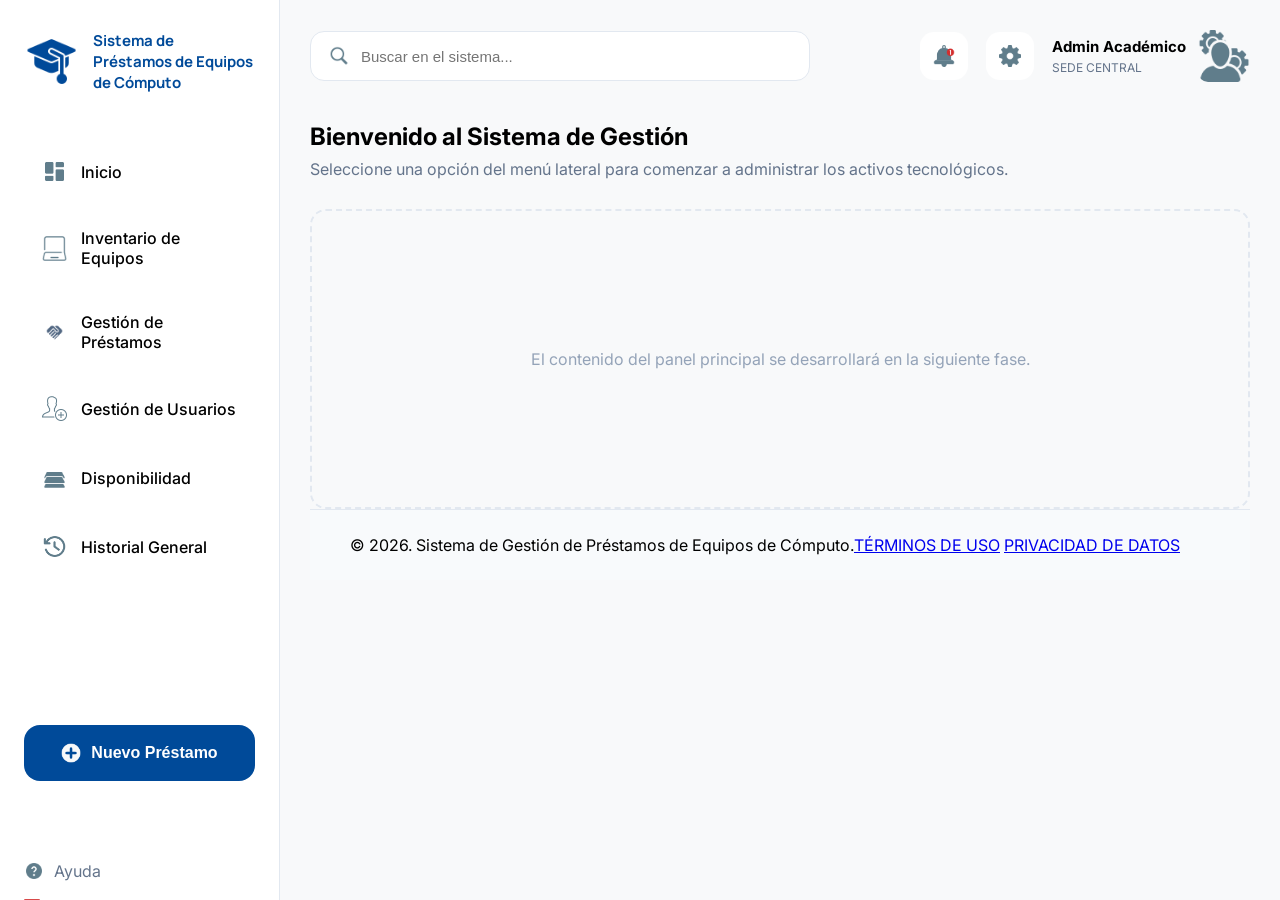
==== commit 7451d279: "Vista de disponibilidad" ====
--- a/index.html
+++ b/index.html
@@ -3,7 +3,7 @@
 <head>
     <meta charset="UTF-8">
     <meta name="viewport" content="width=device-width, initial-scale=1.0">
-    <title>Disponibilidad de Equipos - Admin</title>
+    <title>Inicio - Sistema de Gestión</title>
     <link rel="preconnect" href="https://fonts.googleapis.com">
     <link rel="preconnect" href="https://fonts.gstatic.com" crossorigin>
     <link href="https://fonts.googleapis.com/css2?family=Inter:wght@100..900&family=Manrope:wght@200..800&display=swap" rel="stylesheet">
@@ -20,19 +20,19 @@
             </div>
 
             <nav class="menu-lateral">
-                <a href="dashboardAdmin.html" class="item-menu">
+                <a href="index.html" class="item-menu activo">
                     <img src="./img/panel.png" alt="Inicio"> Inicio
                 </a>
-                <a href="gestionInventario.html" class="item-menu">
+                <a href="GestionInventario.html" class="item-menu">
                     <img src="./img/inventario.png" alt="Inventario"> Inventario de Equipos
                 </a>
-                <a href="registrarPrestamo.html" class="item-menu">
+                <a href="#" class="item-menu">
                     <img src="./img/prestamo.png" alt="Préstamos"> Gestión de Préstamos
                 </a>
-                <a href="#" class="item-menu">
+                <a href="gestionUsuarios.html" class="item-menu">
                     <img src="./img/añadirusuario.png" alt="Usuarios"> Gestión de Usuarios
                 </a>
-                <a href="disponibilidad.html" class="item-menu activo">
+                <a href="disponibilidadequipos.html" class="item-menu">
                     <img src="./img/disponibilidad.png" alt="Disponibilidad"> Disponibilidad
                 </a>
                 <a href="#" class="item-menu">
@@ -58,7 +58,7 @@
             <header class="barra-superior">
                 <div class="barra-busqueda">
                     <img src="./img/busqueda.png" alt="Buscar">
-                    <input type="text" placeholder="Buscar equipos por serial o nombre...">
+                    <input type="text" placeholder="Buscar en el sistema...">
                 </div>
                 <div class="acciones-superiores">
                     <button class="boton-icono"><img src="./img/notificacion.png" alt="Notificaciones"></button>
@@ -74,229 +74,22 @@
             </header>
 
             <section class="encabezado-pagina">
-                <h2>Disponibilidad de Equipos</h2>
-                <p>Verifique el estado actual de los activos antes de asignar un nuevo préstamo.</p>
-                <p>Monitoreo en tiempo real del inventario tecnológico. Filtre por categoria o sede para gestionar los préstamos académicos de manera eficiente.</p>
+                <h2>Bienvenido al Sistema de Gestión</h2>
+                <p>Seleccione una opción del menú lateral para comenzar a administrar los activos tecnológicos.</p>
             </section>
 
-            <section class="contenedor-tarjetas-stats">
-                <div class="conteo">
-                    <div class="conteo-disponibilidad">
-                        <h3 class="arriba">DISPONIBLES</h3>
-                        <p class="abajo">03</p>
-                    </div>
-                    <div class="conteo-disponibilidad">
-                        <h3 class="arriba">EN USO</h3>
-                        <p class="abajo">01</p>
-                    </div>
-                    <div class="conteo-disponibilidad">
-                        <h3 class="arriba">MANTENIMIENTO</h3>
-                        <p class="abajo">02</p>
-                    </div>
+            <div class="espacio-vacio-dashboard" style="flex: 1; display: flex; align-items: center; justify-content: center; border: 2px dashed #E2E8F0; border-radius: 16px; min-height: 300px; color: #94A3B8;">
+                <p>El contenido del panel principal se desarrollará en la siguiente fase.</p>
+            </div>
+
+            <footer class="footer">
+                <p>©️ 2026. Sistema de Gestión de Préstamos de Equipos de Cómputo.</p>
+                <div class="links-footer">
+                    <a href="#">TÉRMINOS DE USO</a>
+                    <a href="#">PRIVACIDAD DE DATOS</a>
                 </div>
-            </section>
-
-            <nav class="nav-disponibilidad">
-                <div class="contenedor-filtros">
-                    <div class="botones-categorias">
-                        <select class="select-filtro-estado" id="filtroEstado">
-                            <option value="todos">TODOS LOS ESTADOS</option>
-                            <option value="Disponible">DISPONIBLE</option>
-                            <option value="en-uso">EN USO</option>
-                            <option value="mantenimiento">MANTENIMIENTO</option>
-                        </select>
-                        <button class="btn-categoria">PORTÁTILES</button>
-                        <button class="btn-categoria">TABLETAS</button>
-                        <button class="btn-categoria">CÁMARAS</button>
-                    </div>
-                    <div class="filtros-derecha">
-                        <button class="btn-filtros-avanzados">
-                            <span>&#9776;</span> Filtros Avanzados
-                        </button>
-                    </div>
-                </div>
-            </nav>
-
-            <section class="grid-productos">
-                <article class="product-card" data-status="Disponible">
-                    <div class="image-container">
-                        <span class="badge disponible">DISPONIBLE</span>
-                        <img src="img/macbook.jpg" alt="MacBook Pro 14">
-                    </div>
-                    <div class="card-body">
-                        <div class="card-header">
-                            <h3>MacBook Pro 14"</h3>
-                            <span class="model-code">M1-01</span>
-                        </div>
-                        <p class="description">Chip M1 Pro, 16GB RAM, 512GB SSD. Ideal para edición de video y diseño.</p>
-                        <hr class="divisor">
-                        <div class="card-footer">
-                            <span class="location">📍 Sede Norte</span>
-                            <span class="product-id">ID: #88291</span>
-                        </div>
-                        
-                        <div class="mini-alerta-tarjeta-verde">
-                            <strong>Operación Permitida:</strong> El equipo se encuentra disponible para préstamo académico.
-                        </div>
-                    </div>
-                </article>
-
-                <article class="product-card" data-status="Disponible">
-                    <div class="image-container">
-                        <span class="badge disponible">DISPONIBLE</span>
-                        <img src="img/Asus_portatil.png" alt="Asus VivoBook">
-                    </div>
-                    <div class="card-body">
-                        <div class="card-header">
-                            <h3>Portatil Asus VivoBook 15.6</h3>
-                            <span class="model-code">Core-5</span>
-                        </div>
-                        <p class="description">Intel Core ¡5, RAM 12GB, 512GB SSD, WINDOWS 11. Ideal para estudiantes de programación y desarrollo web.</p>
-                        <hr class="divisor">
-                        <div class="card-footer">
-                            <span class="location">📍 Sede Sur</span>
-                            <span class="product-id">ID: #11022</span>
-                        </div>
-                        
-                        <div class="mini-alerta-tarjeta-verde">
-                            <strong>Operación Permitida:</strong> El equipo se encuentra disponible para préstamo académico.
-                        </div>
-                    </div>
-                </article>
-
-                <article class="product-card" data-status="en-uso">
-                    <div class="image-container">
-                        <span class="badge en-uso">EN USO</span>
-                        <img src="img/hpgaming.png" alt="Portatil HP Gaming Victus 15">
-                    </div>
-                    <div class="card-body">
-                        <div class="card-header">
-                            <h3>Portatil HP Gaming Victus 15</h3>
-                            <span class="model-code">AMD Ryzen 5</span>
-                        </div>
-                        <p class="description">AMD Ryzen ¡5, 16GB RAM, 1T SSD, WINDOWS 11. Ideal para ingenieria, Arquitectura y Production Audiovisual.</p>
-                        <hr class="divisor">
-                        <div class="card-footer">
-                            <span class="location">📍 Sede Norte</span>
-                            <span class="product-id">ID: #10451</span>
-                        </div>
-                        
-                        <div class="mini-alerta-tarjeta">
-                            <strong>Operación Bloqueada:</strong> El equipo con serial [AMD Ryzen 5] ya cuenta con un préstamo activo.
-                        </div>
-                    </div>
-                </article>
-
-                <article class="product-card" data-status="disponible">
-                    <div class="image-container">
-                        <span class="badge disponible">DISPONIBLE</span>
-                        <img src="img/Portatilacer.png" alt="Portatil Acer Aspire lite 15">
-                    </div>
-                    <div class="card-body">
-                        <div class="card-header">
-                            <h3>Portatil Acer Aspire lite 15</h3>
-                            <span class="model-code">AMD Ryzen 7</span>
-                        </div>
-                        <p class="description">AMD Ryzen ¡7, 16GB RAM, 1T SSD WINDOWS 11. Ideal para desarrollo de aplicaciones y gestión de proyectos multimedia.</p>
-                        <hr class="divisor">
-                        <div class="card-footer">
-                            <span class="location">📍 Sede Sur</span>
-                            <span class="product-id">ID: #44910</span>
-                        </div>
-                        
-                        <div class="mini-alerta-tarjeta-verde">
-                            <strong>Operación Permitida:</strong> El equipo se encuentra disponible para préstamo académico.
-                        </div>
-                    </div>
-                </article>
-
-                <article class="product-card" data-status="mantenimiento">
-                    <div class="image-container">
-                        <span class="badge mantenimiento">MANTENIMIENTO</span>
-                        <img src="img/portatildell.png" alt="Monitor LG">
-                    </div>
-                    <div class="card-body">
-                        <div class="card-header">
-                            <h3>Portatil DELL 15.6</h3>
-                            <span class="model-code">Core-5</span>
-                        </div>
-                        <p class="description">Intel Core ¡5, 12GB RAM, 512GB SSD, WINDOWS 11. Ideal para desarrollo de software avanzado, virtualización y análisis de grandes volúmenes de datos.</p>
-                        <hr class="divisor">
-                        <div class="card-footer">
-                            <span class="location">⚠️ Revisión Técnica</span>
-                            <span class="product-id">ID: #59281</span>
-                        </div>
-                        
-                        <div class="mini-alerta-tarjeta">
-                            <strong>Operación Bloqueada:</strong> El equipo con serial [Core-5] no está disponible por soporte técnico.
-                        </div>
-                    </div>
-                </article>
-
-                <article class="product-card" data-status="mantenimiento">
-                    <div class="image-container">
-                        <span class="badge mantenimiento">MANTENIMIENTO</span>
-                        <img src="img/portatillenovo.png" alt="Monitor LG">
-                    </div>
-                    <div class="card-body">
-                        <div class="card-header">
-                            <h3>Portatil Lenovo Ideapad Slim 3, 15</h3>
-                            <span class="model-code">Core-5</span>
-                        </div>
-                        <p class="description">Intel Core 5, 24GB RAM, 512GB SSD WINDOWS 11. Ideal para desarrollo de software complejo y análisis de grandes volúmenes de datos.</p>
-                        <hr class="divisor">
-                        <div class="card-footer">
-                            <span class="location">⚠️ Revisión Técnica</span>
-                            <span class="product-id">ID: #59281</span>
-                        </div>
-                        
-                        <div class="mini-alerta-tarjeta">
-                            <strong>Operación Bloqueada:</strong> El equipo con serial [Core-5] no está disponible por soporte técnico.
-                        </div>
-                    </div>
-                </article>
-            </section>
-            <br>
-            <br>
-            <br>
-            <br>
-            <br>
-            <br>
-           <section class="footer">
-                <p>
-                    ©️ 2026. Sistema de Gestión de Préstamos de Equipos de Compúto.
-                </p>
-                <div class="links-footer">
-                    <a href="#">
-                        TÉRMINOS DE USO
-                    </a>
-                    <a href="#">
-                        PRIVACIDAD DE DATOS
-                    </a>
-                </div>
-            </section>
+            </footer>
         </main>
     </div>
-    <!-- Opcional funcion js -->
-    <script>
-        document.getElementById('filtroEstado').addEventListener('change', function() {
-            // Convertimos la opción seleccionada a minúsculas
-            const estadoSeleccionado = this.value.toLowerCase();
-            const tarjetas = document.querySelectorAll('.product-card');
-
-            tarjetas.forEach(tarjeta => {
-                // Convertimos el estado de la tarjeta a minúsculas también para una comparación exacta
-                const estadoTarjeta = tarjeta.getAttribute('data-status').toLowerCase();
-
-                if (estadoSeleccionado === 'todos' || estadoSeleccionado === estadoTarjeta) {
-                    tarjeta.style.display = 'block'; // Muestra la tarjeta manteniendo tu diseño
-                } else {
-                    tarjeta.style.display = 'none';  // Oculta la tarjeta limpiamente
-                }
-            });
-        });
-    </script>
-</body>
-</html>
 </body>
 </html>
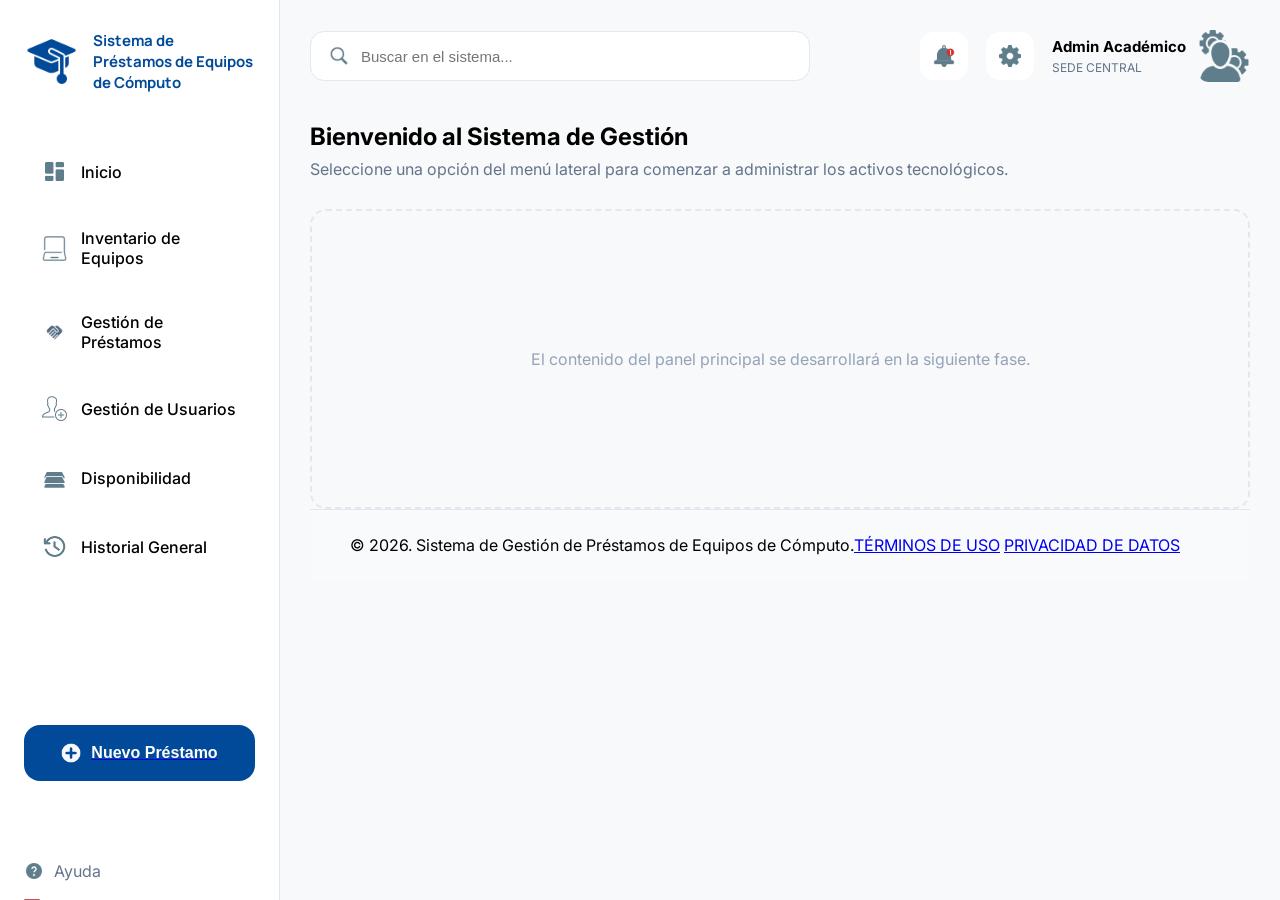
==== commit d210136b: "Cambios de control de accesorios" ====
--- a/index.html
+++ b/index.html
@@ -20,31 +20,32 @@
             </div>
 
             <nav class="menu-lateral">
-                <a href="index.html" class="item-menu activo">
-                    <img src="./img/panel.png" alt="Inicio"> Inicio
-                </a>
-                <a href="GestionInventario.html" class="item-menu">
-                    <img src="./img/inventario.png" alt="Inventario"> Inventario de Equipos
-                </a>
-                <a href="#" class="item-menu">
-                    <img src="./img/prestamo.png" alt="Préstamos"> Gestión de Préstamos
-                </a>
-                <a href="gestionUsuarios.html" class="item-menu">
-                    <img src="./img/añadirusuario.png" alt="Usuarios"> Gestión de Usuarios
-                </a>
-                <a href="disponibilidadequipos.html" class="item-menu">
-                    <img src="./img/disponibilidad.png" alt="Disponibilidad"> Disponibilidad
-                </a>
-                <a href="#" class="item-menu">
-                    <img src="./img/historial.png" alt="Historial"> Historial General
-                </a>
-            </nav>
-
-            <div class="contenedor-boton">
-                <button class="boton-primario">
-                    <img src="./img/agregar.png" alt="Agregar"> Nuevo Préstamo
-                </button>
-            </div>
+            <a href="index.html" class="item-menu">
+            <img src="./img/panel.png" alt="Inicio">Inicio
+            </a>
+            <a href="gestionInventario.html" class="item-menu">
+            <img src="./img/inventario.png" alt="Inventario">Inventario de Equipos
+            </a>
+            <a href="#" class="item-menu">
+            <img src="./img/prestamo.png" alt="Préstamos">Gestión de Préstamos
+            </a>
+            <a href="gestionUsuarios.html" class="item-menu">
+            <img src="./img/añadirusuario.png" alt="Usuarios">Gestión de Usuarios
+            </a>
+            <a href="disponibilidadequipos.html" class="item-menu">
+            <img src="./img/disponibilidad.png" alt="Disponibilidad">Disponibilidad
+            </a>
+            <a href="#" class="item-menu">
+            <img src="./img/historial.png" alt="Historial">Historial General
+            </a>
+        </nav>
+        <div class="contenedor-boton">
+            <a href="controlaccesorios.html" class="item-agregar">
+            <button class="boton-primario">
+                <img src="./img/agregar.png" alt="Agregar">Nuevo Préstamo
+            </button>
+            </a>
+        </div>
 
             <div class="pie-barra">
                 <a href="#"><img src="./img/ayuda.png" alt="Ayuda"> Ayuda</a>
